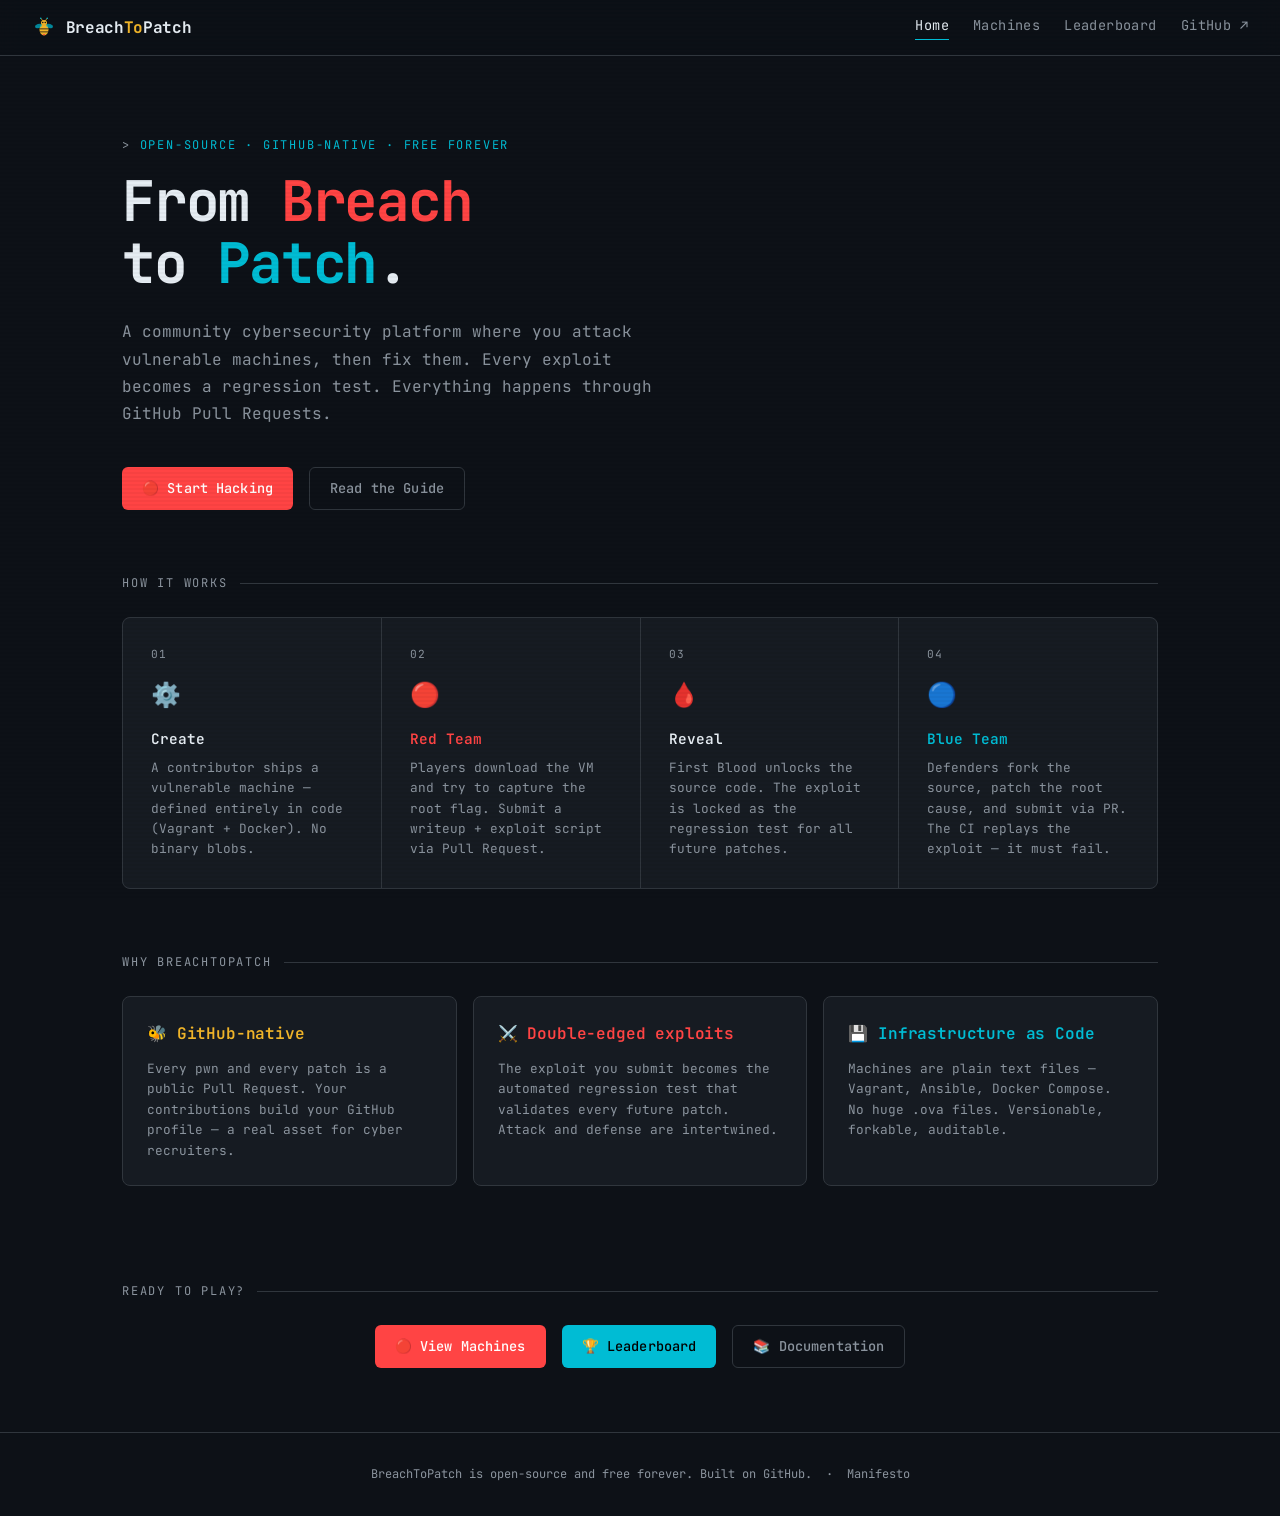
==== index.html @ 1e27d88f "Feat : Create website with its responsive, display machines + leaderboard" ====
<!DOCTYPE html>
<html lang="en">
<head>
  <meta charset="UTF-8">
  <meta name="viewport" content="width=device-width, initial-scale=1.0">
  <title>BreachToPatch — From Breach to Patch</title>
  <meta name="description" content="A community-driven, open-source cybersecurity platform. Attack vulnerable machines, patch them, repeat.">
  <link rel="stylesheet" href="css/style.css">
  <link rel="icon" href="assets/logo.svg" type="image/svg+xml">
</head>
<body>

  <!-- Navigation -->
  <nav class="nav">
    <a href="index.html" class="nav-logo">
      <img src="assets/logo.svg" width="24" height="24" alt="">
      <span>Breach<span class="btop">To</span>Patch</span>
    </a>
    <button class="nav-toggle" aria-expanded="false" aria-label="Toggle navigation">&#x2630;</button>
    <div class="nav-links">
      <a href="index.html" class="active">Home</a>
      <a href="machines.html">Machines</a>
      <a href="leaderboard.html">Leaderboard</a>
      <a href="https://github.com/BreachToPatch" target="_blank" rel="noopener">GitHub ↗</a>
    </div>
  </nav>

  <!-- Hero -->
  <section class="hero">
    <p class="hero-eyebrow">Open-source · GitHub-native · Free forever</p>
    <h1 class="hero-title">
      From <span class="breach">Breach</span><br>
      to <span class="patch">Patch</span>.
    </h1>
    <p class="hero-subtitle">
      A community cybersecurity platform where you attack vulnerable machines,
      then fix them. Every exploit becomes a regression test.
      Everything happens through GitHub Pull Requests.
    </p>
    <div class="hero-actions">
      <a href="machines.html" class="btn btn-red">🔴 Start Hacking</a>
      <a href="https://github.com/BreachToPatch/docs/blob/main/GUIDE_REDTEAM.md"
         class="btn btn-outline" target="_blank" rel="noopener">Read the Guide</a>
    </div>
  </section>

  <!-- How it works -->
  <div class="container">

    <p class="section-title">How it works</p>
    <div class="cycle">
      <div class="cycle-step">
        <div class="cycle-number">01</div>
        <div class="cycle-icon">⚙️</div>
        <div class="cycle-name">Create</div>
        <div class="cycle-desc">A contributor ships a vulnerable machine — defined entirely in code (Vagrant + Docker). No binary blobs.</div>
      </div>
      <div class="cycle-step red">
        <div class="cycle-number">02</div>
        <div class="cycle-icon">🔴</div>
        <div class="cycle-name">Red Team</div>
        <div class="cycle-desc">Players download the VM and try to capture the root flag. Submit a writeup + exploit script via Pull Request.</div>
      </div>
      <div class="cycle-step">
        <div class="cycle-number">03</div>
        <div class="cycle-icon">🩸</div>
        <div class="cycle-name">Reveal</div>
        <div class="cycle-desc">First Blood unlocks the source code. The exploit is locked as the regression test for all future patches.</div>
      </div>
      <div class="cycle-step teal">
        <div class="cycle-number">04</div>
        <div class="cycle-icon">🔵</div>
        <div class="cycle-name">Blue Team</div>
        <div class="cycle-desc">Defenders fork the source, patch the root cause, and submit via PR. The CI replays the exploit — it must fail.</div>
      </div>
    </div>

    <!-- Why BtoP -->
    <p class="section-title">Why BreachToPatch</p>
    <div class="machines-grid" style="margin-bottom: 4rem;">
      <div class="machine-card">
        <div class="machine-name" style="color: var(--yellow)">🐝 GitHub-native</div>
        <p class="machine-desc">Every pwn and every patch is a public Pull Request. Your contributions build your GitHub profile — a real asset for cyber recruiters.</p>
      </div>
      <div class="machine-card">
        <div class="machine-name" style="color: var(--red)">⚔️ Double-edged exploits</div>
        <p class="machine-desc">The exploit you submit becomes the automated regression test that validates every future patch. Attack and defense are intertwined.</p>
      </div>
      <div class="machine-card">
        <div class="machine-name" style="color: var(--teal)">💾 Infrastructure as Code</div>
        <p class="machine-desc">Machines are plain text files — Vagrant, Ansible, Docker Compose. No huge .ova files. Versionable, forkable, auditable.</p>
      </div>
    </div>

    <!-- CTA -->
    <div style="text-align:center; padding: 2rem 0 4rem;">
      <p class="section-title" style="justify-content: center; margin-bottom: 1.5rem;">Ready to play?</p>
      <div style="display:flex; gap:1rem; justify-content:center; flex-wrap:wrap;">
        <a href="machines.html" class="btn btn-red">🔴 View Machines</a>
        <a href="leaderboard.html" class="btn btn-teal">🏆 Leaderboard</a>
        <a href="https://github.com/BreachToPatch/docs" class="btn btn-outline" target="_blank" rel="noopener">📚 Documentation</a>
      </div>
    </div>

  </div>

  <footer class="footer">
    <p>
      BreachToPatch is open-source and free forever.
      Built on <a href="https://github.com/BreachToPatch" target="_blank" rel="noopener">GitHub</a>.
      &nbsp;·&nbsp;
      <a href="https://github.com/BreachToPatch/docs/blob/main/MANIFESTO.md" target="_blank" rel="noopener">Manifesto</a>
    </p>
  </footer>

  <script src="js/nav.js"></script>
</body>
</html>
---- css/style.css ----
/* =====================================================================
   BreachToPatch — style.css
   Dark terminal aesthetic: JetBrains Mono, red/teal palette, #0d1117
   ===================================================================== */

@import url('https://fonts.googleapis.com/css2?family=JetBrains+Mono:wght@300;400;500;600;700&display=swap');

/* --- CSS Variables --- */
:root {
  --bg:          #0d1117;
  --bg-card:     #161b22;
  --bg-hover:    #1c2128;
  --border:      #30363d;
  --text:        #e6edf3;
  --text-muted:  #8b949e;
  --red:         #ff4444;
  --red-dim:     #ff44441a;
  --teal:        #00bcd4;
  --teal-dim:    #00bcd41a;
  --yellow:      #f0b429;
  --yellow-dim:  #f0b4291a;
  --font:        'JetBrains Mono', monospace;
}

/* --- Reset --- */
*, *::before, *::after { box-sizing: border-box; margin: 0; padding: 0; }
html { scroll-behavior: smooth; }
body {
  background: var(--bg);
  color: var(--text);
  font-family: var(--font);
  font-size: 14px;
  line-height: 1.6;
  min-height: 100vh;
}
a { color: var(--teal); text-decoration: none; }
a:hover { color: var(--text); }
img { max-width: 100%; display: block; }

/* --- Nav hamburger toggle (hidden on desktop) --- */
.nav-toggle {
  display: none;
  background: none;
  border: 1px solid var(--border);
  color: var(--text);
  cursor: pointer;
  padding: 0.3rem 0.6rem;
  border-radius: 4px;
  font-size: 1rem;
  line-height: 1;
  margin-left: auto;
  font-family: var(--font);
  transition: border-color 0.15s, color 0.15s;
  flex-shrink: 0;
}
.nav-toggle:hover {
  border-color: var(--text-muted);
  color: var(--teal);
}

/* --- Scanline overlay (subtle atmosphere) --- */
body::before {
  content: '';
  position: fixed;
  inset: 0;
  background: repeating-linear-gradient(
    0deg,
    transparent,
    transparent 2px,
    rgba(0,0,0,0.03) 2px,
    rgba(0,0,0,0.03) 4px
  );
  pointer-events: none;
  z-index: 9999;
}

/* --- Navigation --- */
.nav {
  position: sticky;
  top: 0;
  z-index: 100;
  background: rgba(13,17,23,0.92);
  backdrop-filter: blur(12px);
  border-bottom: 1px solid var(--border);
  padding: 0 2rem;
  display: flex;
  align-items: center;
  gap: 2rem;
  height: 56px;
}
.nav-logo {
  display: flex;
  align-items: center;
  gap: 0.6rem;
  font-weight: 700;
  font-size: 1rem;
  color: var(--text);
  letter-spacing: -0.02em;
}
.nav-logo .bee { font-size: 1.2rem; }
.nav-logo .btop { color: var(--yellow); }
.nav-links { display: flex; gap: 1.5rem; margin-left: auto; }
.nav-links a {
  color: var(--text-muted);
  font-size: 0.85rem;
  letter-spacing: 0.03em;
  transition: color 0.15s;
}
.nav-links a:hover, .nav-links a.active { color: var(--text); }
.nav-links a.active { border-bottom: 1px solid var(--teal); padding-bottom: 2px; }

/* --- Layout --- */
.container { max-width: 1100px; margin: 0 auto; padding: 0 2rem; }
.page { padding: 3rem 0 5rem; }

/* --- Hero --- */
.hero {
  padding: 5rem 2rem 4rem;
  max-width: 1100px;
  margin: 0 auto;
}
.hero-eyebrow {
  font-size: 0.75rem;
  letter-spacing: 0.15em;
  color: var(--teal);
  text-transform: uppercase;
  margin-bottom: 1rem;
}
.hero-eyebrow::before { content: '> '; color: var(--text-muted); }
.hero-title {
  font-size: clamp(2rem, 5vw, 3.5rem);
  font-weight: 700;
  line-height: 1.1;
  letter-spacing: -0.04em;
  margin-bottom: 1.5rem;
}
.hero-title .breach { color: var(--red); }
.hero-title .patch  { color: var(--teal); }
.hero-subtitle {
  font-size: 1rem;
  color: var(--text-muted);
  max-width: 560px;
  line-height: 1.7;
  margin-bottom: 2.5rem;
}
.hero-actions { display: flex; gap: 1rem; flex-wrap: wrap; }

/* --- Buttons --- */
.btn {
  display: inline-flex;
  align-items: center;
  gap: 0.4rem;
  padding: 0.6rem 1.25rem;
  border-radius: 6px;
  font-family: var(--font);
  font-size: 0.85rem;
  font-weight: 500;
  cursor: pointer;
  border: none;
  transition: all 0.15s;
  letter-spacing: 0.01em;
}
.btn-red {
  background: var(--red);
  color: #fff;
}
.btn-red:hover { background: #ff6666; color: #fff; transform: translateY(-1px); }
.btn-teal {
  background: var(--teal);
  color: #000;
}
.btn-teal:hover { background: #26c6da; color: #000; transform: translateY(-1px); }
.btn-outline {
  background: transparent;
  color: var(--text-muted);
  border: 1px solid var(--border);
}
.btn-outline:hover {
  color: var(--text);
  border-color: var(--text-muted);
  background: var(--bg-hover);
}

/* --- Section titles --- */
.section-title {
  font-size: 0.75rem;
  letter-spacing: 0.15em;
  color: var(--text-muted);
  text-transform: uppercase;
  margin-bottom: 1.5rem;
  display: flex;
  align-items: center;
  gap: 0.75rem;
}
.section-title::after {
  content: '';
  flex: 1;
  height: 1px;
  background: var(--border);
}

/* --- Table wrapper (for horizontal scroll) --- */
.table-wrap {
  overflow-x: auto;
  -webkit-overflow-scrolling: touch;
  border-radius: 8px;
  border: 1px solid var(--border);
}
.table-wrap .leaderboard-table {
  border: none;
  border-radius: 0;
  min-width: 560px;
}

/* --- How it works (cycle steps) --- */
.cycle {
  display: grid;
  grid-template-columns: repeat(4, 1fr);
  gap: 1px;
  background: var(--border);
  border: 1px solid var(--border);
  border-radius: 8px;
  overflow: hidden;
  margin-bottom: 4rem;
}
.cycle-step {
  background: var(--bg-card);
  padding: 1.75rem;
  transition: background 0.15s;
}
.cycle-step:hover { background: var(--bg-hover); }
.cycle-number {
  font-size: 0.7rem;
  color: var(--text-muted);
  letter-spacing: 0.1em;
  margin-bottom: 0.75rem;
}
.cycle-icon { font-size: 1.5rem; margin-bottom: 0.75rem; }
.cycle-name {
  font-size: 0.9rem;
  font-weight: 600;
  margin-bottom: 0.5rem;
  color: var(--text);
}
.cycle-desc { font-size: 0.8rem; color: var(--text-muted); line-height: 1.6; }
.cycle-step.red  .cycle-name { color: var(--red); }
.cycle-step.teal .cycle-name { color: var(--teal); }

/* --- Machine cards --- */
.machines-grid {
  display: grid;
  grid-template-columns: repeat(auto-fill, minmax(300px, 1fr));
  gap: 1rem;
}
.machine-card {
  background: var(--bg-card);
  border: 1px solid var(--border);
  border-radius: 8px;
  padding: 1.5rem;
  display: flex;
  flex-direction: column;
  gap: 0.75rem;
  transition: border-color 0.15s, transform 0.15s;
}
.machine-card:hover {
  border-color: var(--text-muted);
  transform: translateY(-2px);
}
.machine-header {
  display: flex;
  align-items: flex-start;
  justify-content: space-between;
  gap: 0.75rem;
}
.machine-name {
  font-size: 1rem;
  font-weight: 600;
  letter-spacing: -0.01em;
}
.status-badge {
  font-size: 0.7rem;
  padding: 0.25rem 0.6rem;
  border-radius: 4px;
  white-space: nowrap;
  flex-shrink: 0;
}
.status-red      { background: var(--red-dim);    color: var(--red);    border: 1px solid var(--red); }
.status-blue     { background: var(--teal-dim);   color: var(--teal);   border: 1px solid var(--teal); }
.status-archived { background: var(--yellow-dim); color: var(--yellow); border: 1px solid var(--yellow); }
.status-unknown  { background: var(--bg-hover); color: var(--text-muted); border: 1px solid var(--border); }
.machine-meta { display: flex; gap: 0.5rem; align-items: center; }
.difficulty {
  font-size: 0.7rem;
  padding: 0.2rem 0.5rem;
  border-radius: 3px;
  font-weight: 600;
}
.diff-easy   { background: #1a3a1a; color: #4caf50; }
.diff-medium { background: #3a2a00; color: #ff9800; }
.diff-hard   { background: #3a1a1a; color: var(--red); }
.category { font-size: 0.75rem; color: var(--text-muted); }
.machine-desc {
  font-size: 0.8rem;
  color: var(--text-muted);
  line-height: 1.6;
  flex: 1;
}
.machine-card .btn { margin-top: auto; align-self: flex-start; }

/* --- Leaderboard table --- */
.leaderboard-meta {
  font-size: 0.75rem;
  color: var(--text-muted);
  margin-bottom: 1.5rem;
}
.leaderboard-table {
  width: 100%;
  border-collapse: collapse;
  border: 1px solid var(--border);
  border-radius: 8px;
  overflow: hidden;
}
.leaderboard-table th {
  background: var(--bg-card);
  padding: 0.75rem 1rem;
  text-align: left;
  font-size: 0.7rem;
  letter-spacing: 0.1em;
  text-transform: uppercase;
  color: var(--text-muted);
  border-bottom: 1px solid var(--border);
}
.leaderboard-table td {
  padding: 0.85rem 1rem;
  border-bottom: 1px solid var(--border);
  font-size: 0.85rem;
  vertical-align: middle;
}
.leaderboard-table tr:last-child td { border-bottom: none; }
.leaderboard-table tbody tr { transition: background 0.1s; }
.leaderboard-table tbody tr:hover { background: var(--bg-hover); }
.leaderboard-table tbody tr.top-rank td:first-child { font-size: 1.1rem; }
.rank { font-size: 0.9rem; width: 60px; }
.player-link {
  display: flex;
  align-items: center;
  gap: 0.75rem;
  color: var(--text);
}
.player-link:hover { color: var(--teal); }
.avatar {
  width: 28px;
  height: 28px;
  border-radius: 50%;
  border: 1px solid var(--border);
}
.points { color: var(--yellow); font-weight: 600; }
.badges { font-size: 1rem; letter-spacing: 0.1em; }
td.empty { text-align: center; color: var(--text-muted); padding: 3rem; }

/* --- Loading state --- */
.loading {
  color: var(--text-muted);
  font-size: 0.85rem;
  padding: 3rem 0;
  text-align: center;
}
.loading::before { content: '> '; color: var(--teal); }

/* --- Page header --- */
.page-header { margin-bottom: 2.5rem; }
.page-header h1 {
  font-size: 1.75rem;
  font-weight: 700;
  letter-spacing: -0.03em;
  margin-bottom: 0.5rem;
}
.page-header p { color: var(--text-muted); font-size: 0.875rem; }

/* --- Footer --- */
.footer {
  border-top: 1px solid var(--border);
  padding: 2rem;
  text-align: center;
  color: var(--text-muted);
  font-size: 0.75rem;
}
.footer a { color: var(--text-muted); }
.footer a:hover { color: var(--teal); }

/* --- Responsive --- */

/* ── Large tablet (≤ 1024px) ── */
@media (max-width: 1024px) {
  .cycle { grid-template-columns: repeat(2, 1fr); }
  .page { padding: 2.5rem 1rem 2rem; }

}

/* ── Tablet (≤ 768px) ── */
@media (max-width: 768px) {
  .hero { padding: 4rem 2rem 3rem; }

  .page { padding: 2.5rem 1rem 2rem; }

  .machines-grid {
    grid-template-columns: repeat(auto-fill, minmax(260px, 1fr));
  }

  /* Leaderboard: hide Badges column to save horizontal space */
  .leaderboard-table th:nth-child(6),
  .leaderboard-table td:nth-child(6) {
    display: none;
  }
}

/* ── Mobile (≤ 640px) ── */
@media (max-width: 640px) {
  /* Nav — show hamburger, hide links by default */
  .nav { padding: 0 1rem; gap: 0.5rem; }
  .nav-toggle { display: flex; align-items: center; }

  .nav-links {
    display: none;
    position: fixed;
    top: 56px;
    left: 0;
    right: 0;
    background: rgba(13, 17, 23, 0.97);
    backdrop-filter: blur(12px);
    border-bottom: 1px solid var(--border);
    flex-direction: column;
    padding: 0.25rem 1.5rem 1rem;
    margin-left: 0;
    gap: 0;
    z-index: 99;
  }
  .nav-links.open { display: flex; }

  .nav-links a {
    display: block;
    padding: 0.85rem 0;
    font-size: 0.9rem;
    border-bottom: 1px solid var(--border);
    color: var(--text-muted);
  }
  .nav-links a:last-child { border-bottom: none; }
  .nav-links a.active {
    color: var(--teal);
    border-bottom-color: var(--border);
    padding-bottom: 0.85rem;
  }
  .nav-links a:hover { color: var(--text); }

  /* Hero */
  .hero { padding: 2.5rem 1rem 2rem; }
  .hero-subtitle { font-size: 0.875rem; max-width: 100%; }
  .hero-actions { flex-direction: column; align-items: stretch; }
  .hero-actions .btn { width: 100%; justify-content: center; }

  /* Layout */
  .container { padding: 0 1rem; }
  .page { padding: 2.5rem 1rem 2rem; }
  .page-header h1 { font-size: 1.4rem; }

  /* Grids */
  .cycle { grid-template-columns: 1fr; }
  .machines-grid { grid-template-columns: 1fr; }

  /* Leaderboard: keep Rank + Player + Points, hide the rest */
  .leaderboard-table th:nth-child(4),
  .leaderboard-table td:nth-child(4),
  .leaderboard-table th:nth-child(5),
  .leaderboard-table td:nth-child(5),
  .leaderboard-table th:nth-child(6),
  .leaderboard-table td:nth-child(6) {
    display: none;
  }
  .leaderboard-table td,
  .leaderboard-table th { padding: 0.65rem 0.75rem; }
  .table-wrap .leaderboard-table { min-width: unset; }

  /* Footer */
  .footer { padding: 1.5rem 1rem; }
}
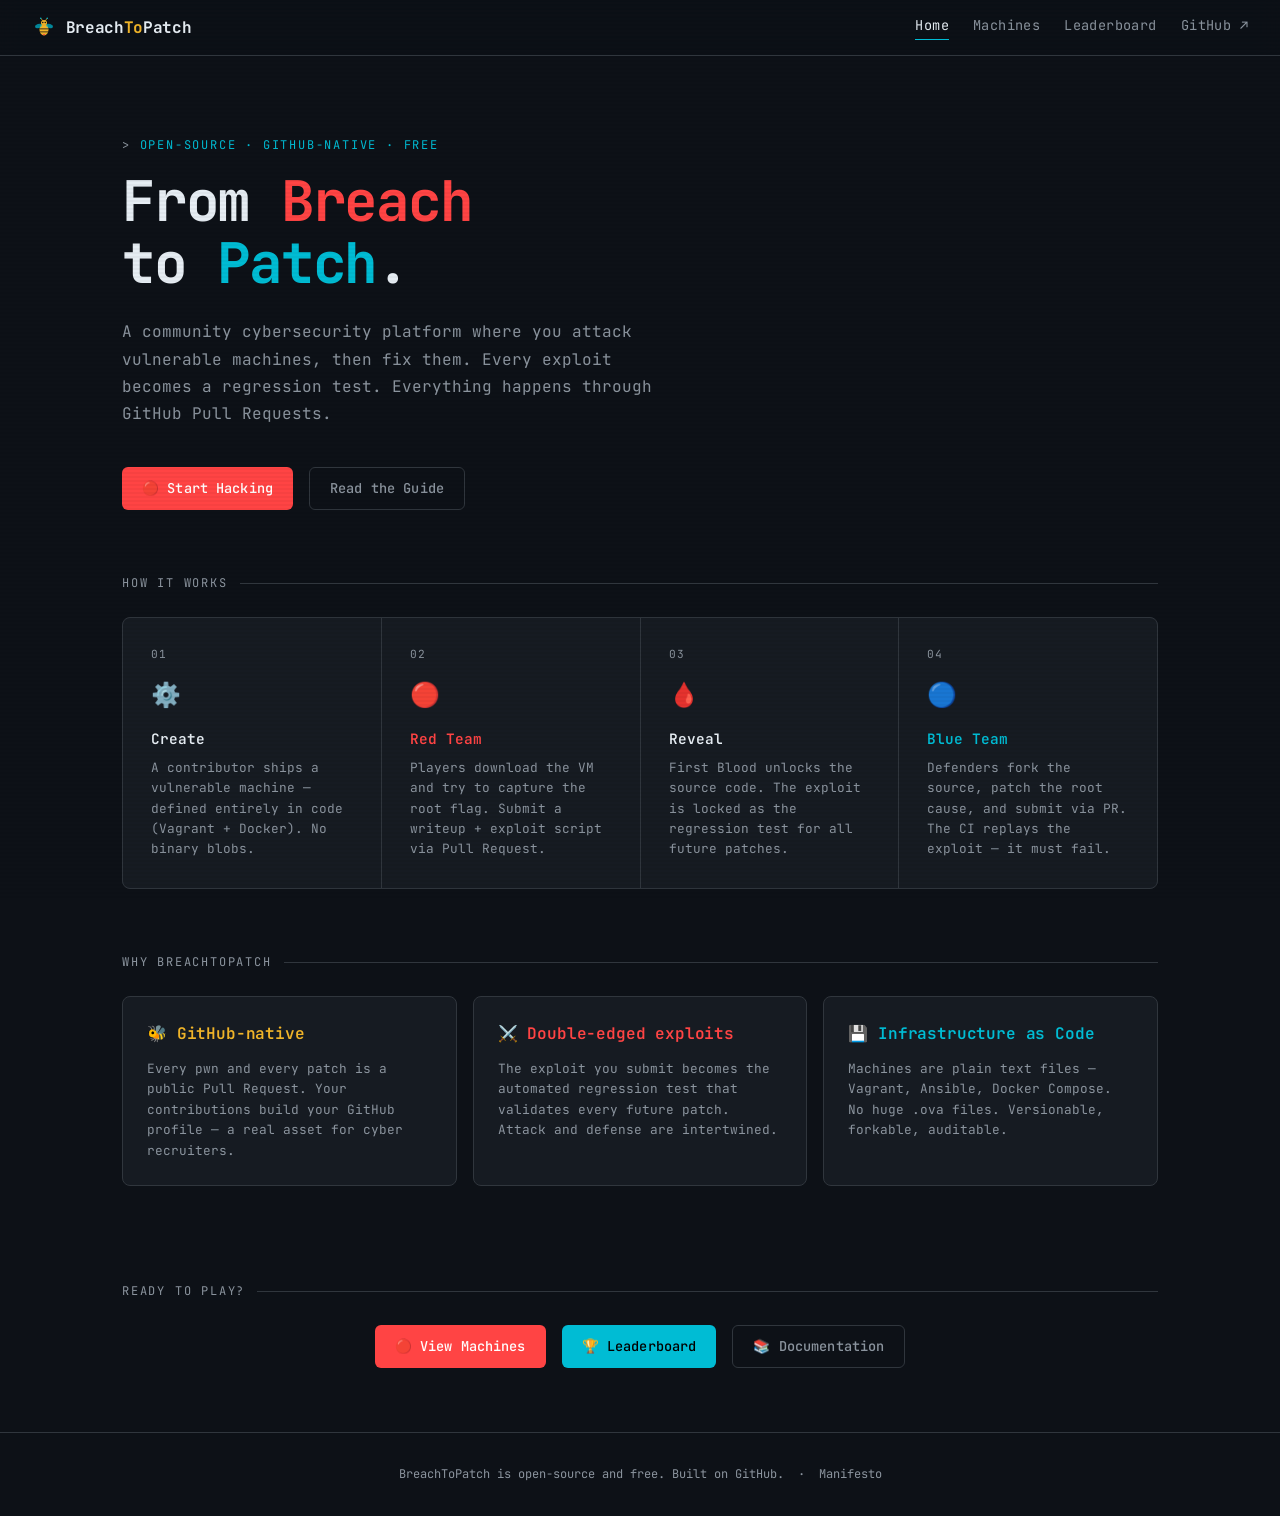
==== commit 3206edc5: "change : honestly i dont know if it will be free forever to be honest, sorry" ====
--- a/index.html
+++ b/index.html
@@ -27,7 +27,7 @@
 
   <!-- Hero -->
   <section class="hero">
-    <p class="hero-eyebrow">Open-source · GitHub-native · Free forever</p>
+    <p class="hero-eyebrow">Open-source · GitHub-native · Free</p>
     <h1 class="hero-title">
       From <span class="breach">Breach</span><br>
       to <span class="patch">Patch</span>.
@@ -106,7 +106,7 @@
 
   <footer class="footer">
     <p>
-      BreachToPatch is open-source and free forever.
+      BreachToPatch is open-source and free.
       Built on <a href="https://github.com/BreachToPatch" target="_blank" rel="noopener">GitHub</a>.
       &nbsp;·&nbsp;
       <a href="https://github.com/BreachToPatch/docs/blob/main/MANIFESTO.md" target="_blank" rel="noopener">Manifesto</a>
